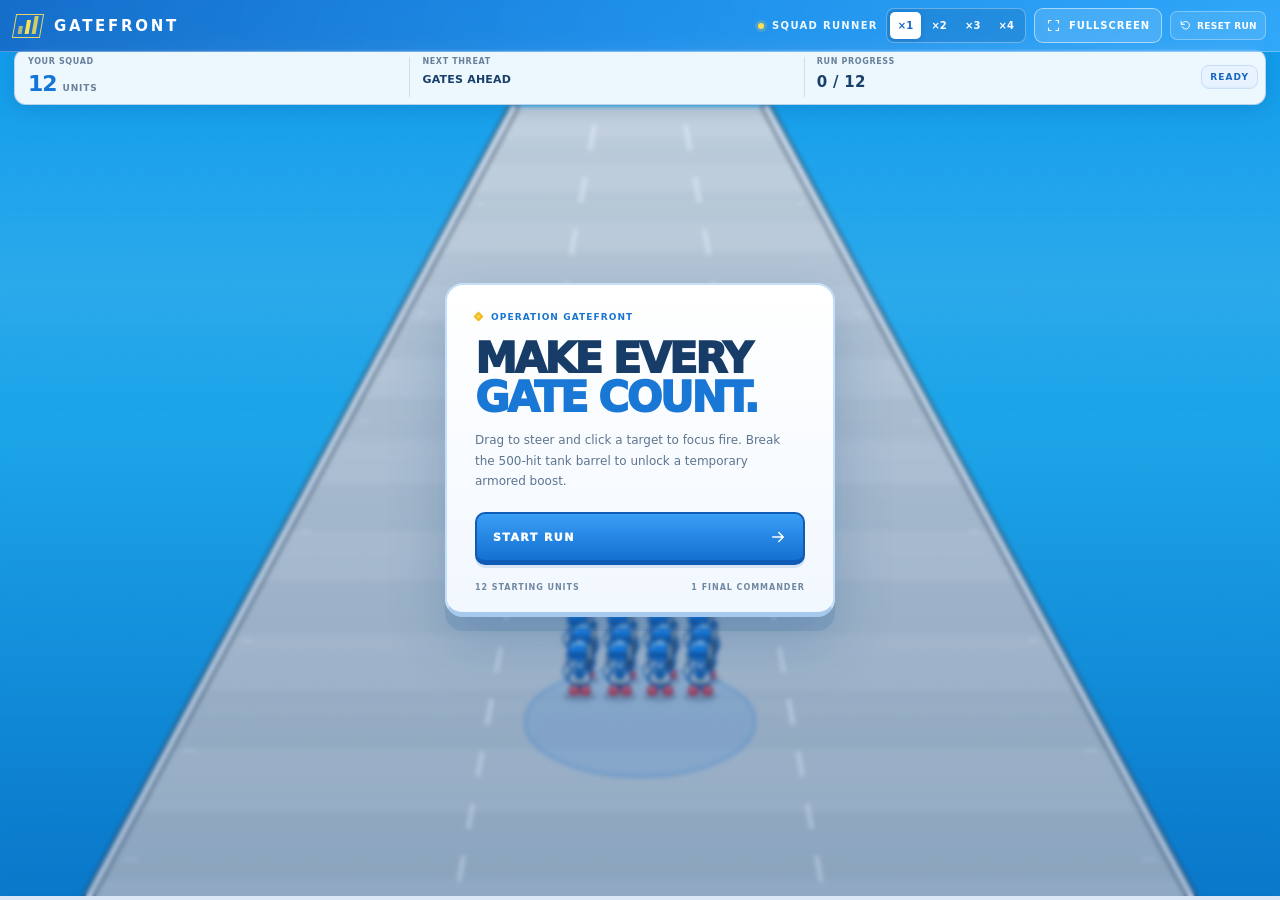
==== projects/soldier-gate-runner-by-gpt/index.html @ ebe624d3 "ui: add x4 speed and target-selection instructions" ====
<!doctype html>
<html lang="en">
<head>
  <meta charset="utf-8">
  <meta name="viewport" content="width=device-width, initial-scale=1, viewport-fit=cover">
  <meta name="theme-color" content="#1768c5">
  <meta name="description" content="Gatefront — a one-run squad game. Build your squad, pick your gates, and break through enemy lines.">
  <title>Gatefront — One Run. Build Your Squad.</title>
  <link rel="stylesheet" href="styles.css">
  <script src="game.js" defer></script>
</head>
<body>
  <main class="app-shell">
    <header class="topbar">
      <a class="brand" href="./" aria-label="Gatefront home">
        <span class="brand-mark" aria-hidden="true"><i></i><i></i><i></i></span>
        <span class="brand-word">GATEFRONT</span>
      </a>
      <div class="topbar-right">
        <span class="build-tag"><span class="status-dot"></span> SQUAD RUNNER</span>
        <div class="speed-controls" role="group" aria-label="Game speed">
          <button class="speed-button" type="button" data-speed="1" aria-label="Set game speed to ×1" aria-pressed="true">×1</button>
          <button class="speed-button" type="button" data-speed="2" aria-label="Set game speed to ×2" aria-pressed="false">×2</button>
          <button class="speed-button" type="button" data-speed="3" aria-label="Set game speed to ×3" aria-pressed="false">×3</button>
          <button class="speed-button" type="button" data-speed="4" aria-label="Set game speed to ×4" aria-pressed="false">×4</button>
        </div>
        <button class="quiet-button" id="fullscreenButton" type="button" aria-label="Enter fullscreen">
          <svg viewBox="0 0 24 24" aria-hidden="true"><path d="M8 4H4v4M16 4h4v4M4 16v4h4M20 16v4h-4"/></svg><span>FULLSCREEN</span>
        </button>
        <button class="reset-button top-reset-button" id="resetButton" type="button" aria-label="RESET RUN" title="Reset run">
          <svg viewBox="0 0 24 24" aria-hidden="true"><path d="M4 4v6h6M5.6 14a7 7 0 1 0 .2-5.2L4 10"/></svg><span>RESET RUN</span>
        </button>
      </div>
    </header>

    <section class="intro">
      <div>
        <p class="eyebrow">FIELD OPERATION <span>01 / 01</span></p>
        <h1>ONE RUN.<br><span>BUILD YOUR SQUAD.</span></h1>
      </div>
      <p class="intro-copy">Choose the better gate. Grow your force.<br class="desktop-break"> Break through the line and take down the commander.</p>
    </section>

    <section class="game-layout" aria-label="Gatefront game">
      <div class="game-column">
        <div class="hud">
          <div class="hud-stat squad-stat">
            <span class="hud-label">YOUR SQUAD</span>
            <span class="hud-value"><strong id="soldierCount">12</strong><small>UNITS</small></span>
          </div>
          <div class="hud-stat">
            <span class="hud-label">NEXT THREAT</span>
            <span class="hud-value" id="enemyCount">GATES AHEAD</span>
          </div>
          <div class="hud-stat progress-stat">
            <span class="hud-label">RUN PROGRESS</span>
            <span class="hud-value" id="progressCount">0 / 13</span>
          </div>
          <span class="status-pill" id="statusPill">READY</span>
        </div>

        <div class="game-frame" id="gameFrame">
          <canvas id="gameCanvas" width="960" height="560" aria-label="Game field. Drag left and right to steer through gates and fight approaching enemies." aria-describedby="controlHelp"></canvas>

          <div class="game-overlay" id="startOverlay">
            <div class="overlay-card">
              <div class="overlay-kicker"><span class="signal-icon"></span> OPERATION GATEFRONT</div>
              <h2>MAKE EVERY<br><em>GATE COUNT.</em></h2>
              <p>Drag to steer and click a target to focus fire. Break the 500-hit tank barrel to unlock a temporary armored boost.</p>
              <button class="primary-button" id="startButton" type="button">START RUN
                <svg viewBox="0 0 24 24" aria-hidden="true"><path d="M5 12h13M13 6l6 6-6 6"/></svg>
              </button>
              <div class="overlay-foot"><span>12 STARTING UNITS</span><span>1 FINAL COMMANDER</span></div>
            </div>
          </div>

          <div class="game-overlay" id="endOverlay" hidden>
            <div class="overlay-card end-card">
              <div class="overlay-kicker" id="endKicker">OPERATION COMPLETE</div>
              <h2 id="endTitle">LINE<br><em>BROKEN.</em></h2>
              <p id="endCopy">The commander has been defeated.</p>
              <div class="result-stat"><span>UNITS REMAINING</span><strong id="endSoldierCount">0</strong></div>
              <button class="primary-button" id="playAgainButton" type="button">RUN IT AGAIN
                <svg viewBox="0 0 24 24" aria-hidden="true"><path d="M20 7v5h-5M4 17v-5h5M6.5 9A6.5 6.5 0 0 1 17 6l3 6M4 12l3 6a6.5 6.5 0 0 0 10.5-3"/></svg>
              </button>
            </div>
          </div>
        </div>

        <p class="visually-hidden run-message" id="gameMessage" aria-live="polite">Choose your route. The squad is waiting.</p>
        <div class="progress-track" aria-label="Run progress"><div class="progress-fill" id="progressFill"></div></div>
      </div>

      <aside class="briefing-panel">
        <div class="panel-head"><span class="eyebrow">MISSION BRIEF</span><span class="mission-code">GF-001</span></div>
        <h2>KEEP MOVING.<br><span>KEEP GROWING.</span></h2>
        <p class="briefing-copy">The path is the strategy. Build a bigger squad before each clash, then let your firepower do the work.</p>

        <div class="gate-key">
          <div class="key-row"><span class="gate-symbol plus">+</span><span><strong>REINFORCE</strong><small>Add units to your squad.</small></span></div>
          <div class="key-row"><span class="gate-symbol multiply">×</span><span><strong>MULTIPLY</strong><small>Scale your current force.</small></span></div>
          <div class="key-row"><span class="gate-symbol percent">%</span><span><strong>BOOST</strong><small>Grow by a percentage.</small></span></div>
          <div class="key-row"><span class="gate-symbol danger">−</span><span><strong>AVOID LOSSES</strong><small>Not every gate is a good one.</small></span></div>
        </div>

        <div class="briefing-divider"></div>
        <div class="objective-block">
          <span class="objective-icon" aria-hidden="true"><svg viewBox="0 0 24 24"><path d="M12 3 20 7v5c0 4.5-3 7.5-8 9-5-1.5-8-4.5-8-9V7l8-4Z"/><path d="m8.5 12 2.2 2.2 4.8-5"/></svg></span>
          <div><strong>PRIMARY OBJECTIVE</strong><p>Clear the waves and defeat the final commander.</p></div>
        </div>

        <div class="control-card" id="controlHelp">
          <span class="control-title">CONTROLS</span>
          <div class="control-line"><span class="control-key">DRAG</span><span>Steer your squad left / right</span></div>
          <div class="control-line"><span class="key-pair"><kbd>←</kbd><kbd>→</kbd></span><span>Or use your keyboard</span></div>
          <p class="auto-fire-note"><span class="tiny-check">✓</span> Auto-fire is always on</p>
        </div>
      </aside>
    </section>

    <footer class="page-footer">
      <span>GATEFRONT <span class="footer-divider">/</span> SINGLE-ROUND FIELD TEST</span>
      <span>ORIGINAL WEB GAME <span class="footer-divider">·</span> NO ACCOUNT REQUIRED</span>
    </footer>
  </main>
</body>
</html>
---- projects/soldier-gate-runner-by-gpt/styles.css ----
:root {
  color-scheme: dark;
  --bg: #07101a; --panel: #0d1a29; --line: rgba(168,199,224,.14);
  --muted: #8496a8; --text: #eef6fb; --lime: #d6fa68; --cyan: #63e5e5; --red: #ff777f;
  font-family: Inter, ui-sans-serif, system-ui, -apple-system, BlinkMacSystemFont, "Segoe UI", sans-serif;
}
* { box-sizing: border-box; }
html { min-width: 320px; background: var(--bg); }
body { margin: 0; min-height: 100vh; color: var(--text); background: radial-gradient(ellipse at 50% -20%, rgba(48,102,133,.25), transparent 52%), linear-gradient(180deg,#091522 0%,#07101a 55%,#070d15 100%); }
button { font: inherit; }
button:focus-visible { outline: 2px solid var(--lime); outline-offset: 3px; }
.app-shell { width: min(1320px,100%); margin: 0 auto; padding: 24px 34px 18px; }
.topbar { display:flex; align-items:center; justify-content:space-between; gap:18px; padding-bottom:20px; border-bottom:1px solid var(--line); }
.brand { display:inline-flex; align-items:center; gap:12px; color:var(--text); text-decoration:none; }
.brand-mark { display:inline-flex; align-items:end; gap:3px; height:24px; padding:3px 4px; border:1px solid rgba(214,250,104,.55); transform:skew(-10deg); }
.brand-mark i { display:block; width:4px; background:var(--lime); }
.brand-mark i:nth-child(1) { height:8px; opacity:.68; } .brand-mark i:nth-child(2) { height:14px; } .brand-mark i:nth-child(3) { height:18px; opacity:.82; }
.brand-word { font-size:15px; font-weight:900; letter-spacing:.18em; }
.topbar-right { display:flex; align-items:center; gap:18px; }
.build-tag { display:inline-flex; align-items:center; gap:8px; color:#9aacbd; font-size:10px; font-weight:800; letter-spacing:.13em; white-space:nowrap; }
.status-dot { width:6px; height:6px; border-radius:50%; background:var(--lime); box-shadow:0 0 10px rgba(214,250,104,.72); }
.quiet-button,.reset-button { display:inline-flex; align-items:center; justify-content:center; gap:8px; border:1px solid var(--line); background:rgba(255,255,255,.025); color:#a9bdce; cursor:pointer; font-size:10px; font-weight:800; letter-spacing:.09em; transition:border-color .18s ease,color .18s ease,background .18s ease; }
.quiet-button { padding:9px 11px; border-radius:7px; }
.quiet-button svg,.reset-button svg { width:15px; height:15px; fill:none; stroke:currentColor; stroke-width:1.8; stroke-linecap:round; stroke-linejoin:round; }
.quiet-button:hover,.reset-button:hover { color:var(--lime); border-color:rgba(214,250,104,.45); background:rgba(214,250,104,.05); }
.intro { display:flex; align-items:end; justify-content:space-between; gap:22px; padding:30px 0 24px; }
.eyebrow { margin:0 0 12px; color:#8fa4b8; font-size:10px; font-weight:800; letter-spacing:.17em; }
.eyebrow span { margin-left:10px; color:var(--lime); }
.intro h1 { margin:0; font-size:clamp(28px,4vw,44px); line-height:.99; font-weight:900; letter-spacing:-.055em; }
.intro h1 span { color:var(--lime); }
.intro-copy { margin:0 0 3px; color:#9badbd; font-size:13px; line-height:1.7; }
.game-layout { display:grid; grid-template-columns:minmax(0,1fr) 278px; gap:16px; align-items:stretch; }
.game-column { min-width:0; padding:11px; border:1px solid rgba(167,194,218,.15); border-radius:13px; background:linear-gradient(145deg,rgba(20,39,58,.96),rgba(9,21,34,.98)); box-shadow:0 20px 70px rgba(0,0,0,.24); }
.hud { display:flex; align-items:center; gap:0; min-height:67px; padding:0 8px 9px; }
.hud-stat { display:flex; flex:1; min-width:0; flex-direction:column; gap:7px; padding:0 15px; border-right:1px solid var(--line); }
.hud-stat:first-child { padding-left:6px; } .progress-stat { border-right:0; }
.hud-label { color:#7e94a8; font-size:9px; font-weight:800; letter-spacing:.13em; white-space:nowrap; }
.hud-value { display:flex; align-items:baseline; gap:6px; min-height:24px; color:#e8f1f8; font-size:13px; font-weight:800; letter-spacing:.02em; white-space:nowrap; }
.hud-value strong { color:var(--lime); font-size:24px; line-height:1; letter-spacing:-.05em; }
.hud-value small { color:#8ca1b4; font-size:9px; letter-spacing:.1em; }
.progress-stat .hud-value { font-size:15px; }
.status-pill { padding:7px 9px; border:1px solid rgba(214,250,104,.27); border-radius:5px; color:var(--lime); background:rgba(214,250,104,.06); font-size:9px; font-weight:900; letter-spacing:.12em; white-space:nowrap; }
.status-pill.status-live { color:var(--cyan); border-color:rgba(99,229,229,.26); background:rgba(99,229,229,.06); }
.status-pill.status-win { color:var(--lime); } .status-pill.status-loss { color:var(--red); border-color:rgba(255,119,127,.28); background:rgba(255,119,127,.06); }
.game-frame { position:relative; overflow:hidden; border:1px solid rgba(116,200,227,.26); border-radius:8px; background:#0b1826; isolation:isolate; }
#gameCanvas { display:block; width:100%; height:auto; aspect-ratio:12/7; touch-action:none; user-select:none; }
.game-overlay { position:absolute; z-index:2; inset:0; display:grid; place-items:center; padding:18px; background:linear-gradient(115deg,rgba(5,13,22,.68),rgba(5,14,22,.4) 60%,rgba(5,13,22,.72)); backdrop-filter:blur(3px); }
.game-overlay[hidden] { display:none; }
.overlay-card { width:min(390px,100%); padding:27px 28px 20px; border:1px solid rgba(190,216,236,.21); border-radius:10px; background:linear-gradient(145deg,rgba(13,30,46,.96),rgba(7,19,31,.97)); box-shadow:0 18px 65px rgba(0,0,0,.42); }
.overlay-kicker { display:flex; align-items:center; gap:9px; color:var(--lime); font-size:9px; font-weight:900; letter-spacing:.16em; }
.signal-icon { width:7px; height:7px; border:2px solid var(--lime); transform:rotate(45deg); box-shadow:0 0 14px rgba(214,250,104,.42); }
.overlay-card h2 { margin:17px 0 12px; font-size:clamp(30px,4.2vw,42px); line-height:.95; font-weight:950; letter-spacing:-.06em; }
.overlay-card h2 em { color:var(--lime); font-style:normal; }
.overlay-card p { margin:0; max-width:320px; color:#a5b7c7; font-size:12px; line-height:1.7; }
.primary-button { display:flex; align-items:center; justify-content:space-between; gap:18px; width:100%; margin-top:21px; padding:14px 16px; border:0; border-radius:5px; color:#101a15; background:var(--lime); box-shadow:0 6px 28px rgba(214,250,104,.14); cursor:pointer; font-size:11px; font-weight:950; letter-spacing:.13em; transition:transform .15s ease,background .15s ease,box-shadow .15s ease; }
.primary-button:hover { transform:translateY(-1px); background:#e3ff8b; box-shadow:0 9px 32px rgba(214,250,104,.24); }
.primary-button:active { transform:translateY(0); } .primary-button svg { width:18px; height:18px; fill:none; stroke:currentColor; stroke-width:2; stroke-linecap:round; stroke-linejoin:round; }
.overlay-foot { display:flex; justify-content:space-between; gap:8px; margin-top:18px; color:#647d91; font-size:8px; font-weight:900; letter-spacing:.12em; }
.end-card .result-stat { display:flex; align-items:center; justify-content:space-between; margin-top:18px; padding:10px 0; border-top:1px solid var(--line); border-bottom:1px solid var(--line); }
.result-stat span { color:#8fa3b5; font-size:9px; font-weight:800; letter-spacing:.12em; } .result-stat strong { color:var(--lime); font-size:24px; }
.run-footer { display:flex; align-items:center; justify-content:space-between; gap:12px; min-height:44px; padding:5px 5px 0; }
.run-message { display:flex; align-items:center; min-width:0; gap:9px; color:#a7b9c8; font-size:10px; line-height:1.5; }
#gameMessage { overflow:hidden; text-overflow:ellipsis; white-space:nowrap; }
.message-pulse { flex:0 0 auto; width:6px; height:6px; border-radius:50%; background:var(--cyan); box-shadow:0 0 12px rgba(99,229,229,.6); }
.reset-button { flex:0 0 auto; padding:7px 9px; border-radius:5px; font-size:9px; }
.progress-track { height:3px; overflow:hidden; margin:0 5px 2px; border-radius:5px; background:rgba(131,163,188,.13); }
.progress-fill { width:0%; height:100%; background:linear-gradient(90deg,var(--cyan),var(--lime)); box-shadow:0 0 12px rgba(99,229,229,.5); transition:width .25s ease; }
.briefing-panel { display:flex; flex-direction:column; padding:20px 19px 15px; border:1px solid var(--line); border-radius:13px; background:linear-gradient(165deg,rgba(15,31,47,.98),rgba(10,21,33,.98)); }
.panel-head { display:flex; align-items:center; justify-content:space-between; gap:8px; } .panel-head .eyebrow { margin:0; font-size:9px; }
.mission-code { padding:5px 6px; border:1px solid rgba(99,229,229,.18); border-radius:4px; color:var(--cyan); font-size:8px; font-weight:900; letter-spacing:.12em; }
.briefing-panel h2 { margin:24px 0 10px; font-size:24px; line-height:1.04; letter-spacing:-.05em; } .briefing-panel h2 span { color:var(--lime); }
.briefing-copy { margin:0; color:#8fa4b7; font-size:11px; line-height:1.75; }
.gate-key { display:grid; gap:15px; margin-top:24px; }
.key-row { display:flex; align-items:center; gap:12px; }
.gate-symbol { display:grid; flex:0 0 35px; place-items:center; width:35px; height:35px; border:1px solid rgba(214,250,104,.24); border-radius:6px; color:var(--lime); background:rgba(214,250,104,.055); font-size:21px; font-weight:850; }
.gate-symbol.multiply { color:var(--cyan); border-color:rgba(99,229,229,.24); background:rgba(99,229,229,.055); }
.gate-symbol.percent { color:#b0a0ff; border-color:rgba(176,160,255,.25); background:rgba(176,160,255,.06); font-size:17px; }
.gate-symbol.danger { color:var(--red); border-color:rgba(255,119,127,.2); background:rgba(255,119,127,.05); }
.key-row strong,.key-row small { display:block; } .key-row strong { margin-bottom:4px; font-size:9px; font-weight:900; letter-spacing:.12em; }
.key-row small { color:#8297a9; font-size:10px; line-height:1.35; }
.briefing-divider { height:1px; margin:22px 0 17px; background:var(--line); }
.objective-block { display:flex; gap:10px; align-items:flex-start; }
.objective-icon { display:grid; flex:0 0 27px; place-items:center; width:27px; height:27px; border:1px solid rgba(99,229,229,.23); border-radius:6px; color:var(--cyan); background:rgba(99,229,229,.05); }
.objective-icon svg { width:17px; height:17px; fill:none; stroke:currentColor; stroke-width:1.6; stroke-linecap:round; stroke-linejoin:round; }
.objective-block strong { display:block; margin:2px 0 5px; font-size:8px; letter-spacing:.12em; }
.objective-block p { margin:0; color:#8fa4b7; font-size:10px; line-height:1.5; }
.control-card { margin-top:auto; padding:14px 12px 11px; border:1px solid rgba(146,177,201,.13); border-radius:8px; background:rgba(2,10,18,.28); }
.control-title { display:block; margin-bottom:12px; color:#8499ac; font-size:8px; font-weight:900; letter-spacing:.15em; }
.control-line { display:flex; align-items:center; gap:9px; margin:10px 0; color:#aab9c7; font-size:9px; line-height:1.35; }
.control-key,kbd { display:inline-grid; place-items:center; min-width:37px; height:22px; padding:0 5px; border:1px solid rgba(155,184,208,.2); border-radius:4px; color:#e7eff6; background:rgba(255,255,255,.035); font-family:inherit; font-size:8px; font-weight:900; letter-spacing:.04em; }
.key-pair { display:inline-flex; gap:3px; min-width:37px; } kbd { min-width:19px; height:21px; font-size:12px; }
.auto-fire-note { display:flex; align-items:center; gap:7px; margin:12px 0 0; padding-top:10px; border-top:1px solid var(--line); color:#8fa4b7; font-size:9px; }
.tiny-check { display:inline-grid; place-items:center; width:15px; height:15px; border-radius:50%; color:#101a15; background:var(--lime); font-size:10px; font-weight:900; }
.page-footer { display:flex; justify-content:space-between; gap:12px; margin-top:18px; color:#60778b; font-size:8px; font-weight:800; letter-spacing:.12em; }
.footer-divider { padding:0 5px; color:#364c60; }
.game-frame:fullscreen { display:grid; place-items:center; border:0; border-radius:0; background:#07101a; }
.game-frame:fullscreen #gameCanvas { width:100%; height:100%; object-fit:contain; }

@media (min-width:1500px) { .app-shell { padding-top:30px; } .game-layout { grid-template-columns:minmax(0,1fr) 300px; } }
@media (max-width:1050px) { .app-shell { padding-right:22px; padding-left:22px; } .game-layout { grid-template-columns:minmax(0,1fr) 250px; gap:12px; } .briefing-panel { padding:17px 14px 13px; } .hud-stat { padding-right:9px; padding-left:9px; } .hud-value { font-size:11px; } }
@media (max-width:790px) {
  .app-shell { padding:16px 14px 14px; } .topbar { padding-bottom:14px; } .topbar-right { gap:9px; }
  .build-tag { font-size:8px; letter-spacing:.08em; } .quiet-button { padding:8px; } .quiet-button span { display:none; }
  .intro { align-items:start; flex-direction:column; gap:12px; padding:22px 0 17px; } .intro h1 { font-size:clamp(30px,7vw,40px); }
  .intro-copy { font-size:11px; } .desktop-break { display:none; } .game-layout { grid-template-columns:minmax(0,1fr); }
  .game-column { padding:7px; } .hud { min-height:60px; padding-bottom:7px; } .hud-stat { gap:6px; padding:0 8px; }
  .hud-label { font-size:7px; letter-spacing:.08em; } .hud-value { font-size:10px; } .hud-value strong { font-size:21px; } .hud-value small { font-size:7px; }
  .status-pill { padding:6px 7px; font-size:7px; letter-spacing:.08em; } .game-overlay { padding:11px; }
  .overlay-card { width:min(330px,100%); padding:18px 18px 14px; } .overlay-card h2 { margin-top:12px; font-size:clamp(27px,8vw,35px); }
  .overlay-card p { font-size:10px; } .primary-button { margin-top:14px; padding:11px 12px; font-size:10px; } .overlay-foot { margin-top:12px; font-size:7px; }
  .run-footer { min-height:40px; gap:6px; } .run-message { gap:6px; font-size:9px; } .reset-button { padding:6px 7px; font-size:8px; } .reset-button svg { width:13px; height:13px; }
  .briefing-panel { padding:18px 17px; } .briefing-panel h2 { margin-top:18px; font-size:22px; }
  .gate-key { grid-template-columns:repeat(2,minmax(0,1fr)); gap:13px 10px; margin-top:19px; } .key-row { gap:8px; }
  .gate-symbol { flex-basis:31px; width:31px; height:31px; } .key-row strong { font-size:8px; } .key-row small { font-size:9px; }
  .briefing-divider { margin:18px 0 14px; } .control-card { margin-top:18px; }
  .page-footer { flex-direction:column; gap:7px; font-size:7px; }
}
@media (max-width:380px) { .brand-word { font-size:13px; letter-spacing:.13em; } .build-tag { font-size:7px; } .hud-stat { padding:0 5px; } .hud-label { font-size:6px; } .hud-value strong { font-size:19px; } .status-pill { padding:5px; } .run-message { font-size:8px; } .reset-button { gap:4px; font-size:7px; } }
@media (prefers-reduced-motion:reduce) { *,*::before,*::after { scroll-behavior:auto !important; animation-duration:.01ms !important; animation-iteration-count:1 !important; transition-duration:.01ms !important; } }


/* Immersive viewport layout: keep the document fixed while the playfield uses the available space. */
html, body {
  width: 100%;
  height: 100%;
  min-height: 0;
  overflow: hidden;
  overscroll-behavior: none;
}
.app-shell {
  width: 100%;
  max-width: none;
  height: 100vh;
  height: 100dvh;
  min-height: 0;
  margin: 0;
  padding: 10px clamp(10px, 1.8vw, 26px);
  display: flex;
  flex-direction: column;
  gap: 8px;
  overflow: hidden;
}
.topbar {
  flex: 0 0 auto;
  min-height: 40px;
  padding-bottom: 8px;
}
.intro, .briefing-panel, .page-footer { display: none !important; }
.game-layout {
  display: flex;
  flex: 1 1 auto;
  min-height: 0;
  grid-template-columns: none;
  gap: 0;
  overflow: hidden;
}
.game-column {
  flex: 1 1 auto;
  width: 100%;
  min-width: 0;
  min-height: 0;
  display: flex;
  flex-direction: column;
  padding: 8px;
  overflow: hidden;
}
.hud {
  flex: 0 0 auto;
  min-height: 54px;
  padding: 0 6px 6px;
}
.game-frame {
  flex: 1 1 auto;
  min-height: 0;
  width: 100%;
  display: grid;
  place-items: center;
}
#gameCanvas {
  display: block;
  width: min(100%, calc((100dvh - 122px) * 12 / 7));
  height: auto;
  max-width: 100%;
  max-height: 100%;
  aspect-ratio: 12 / 7;
}
.game-overlay {
  overflow: auto;
  overscroll-behavior: contain;
}
.overlay-card {
  max-height: 100%;
  overflow-y: auto;
  overscroll-behavior: contain;
}
.run-footer {
  flex: 0 0 35px;
  min-height: 35px;
  padding-top: 3px;
}
.progress-track { flex: 0 0 3px; margin-bottom: 0; }

.game-frame:fullscreen {
  width: 100vw;
  height: 100vh;
  height: 100dvh;
  min-height: 0;
  padding: 0;
}
.game-frame:fullscreen #gameCanvas {
  width: min(100vw, calc(100dvh * 12 / 7));
  height: auto;
  max-width: 100%;
  max-height: 100%;
  aspect-ratio: 12 / 7;
  object-fit: contain;
}

@media (max-width: 790px) {
  .app-shell {
    padding: 7px 7px max(7px, env(safe-area-inset-bottom));
    gap: 5px;
  }
  .topbar { min-height: 34px; padding-bottom: 6px; }
  .brand { gap: 8px; }
  .brand-word { font-size: 12px; }
  .topbar-right { gap: 5px; }
  .build-tag { display: none; }
  .quiet-button { padding: 6px; }
  .game-column { padding: 5px; }
  .hud { min-height: 45px; padding: 0 2px 4px; }
  .hud-stat { gap: 4px; padding: 0 5px; }
  .hud-label { font-size: 6px; letter-spacing: .05em; }
  .hud-value { gap: 3px; font-size: 9px; }
  .hud-value strong { font-size: 18px; }
  .hud-value small { font-size: 7px; }
  .progress-stat .hud-value { font-size: 11px; }
  .status-pill { padding: 5px 6px; font-size: 7px; }
  .run-footer { flex-basis: 30px; min-height: 30px; }
  .run-message { gap: 5px; font-size: 9px; }
  .reset-button { padding: 5px 6px; font-size: 8px; }
  #gameCanvas { width: min(100%, calc((100dvh - 100px) * 12 / 7)); }
}


/* Bright blue-and-red arcade presentation for the toy-soldier runner. */
:root {
  color-scheme: light;
  --bg: #eaf4ff;
  --panel: #ffffff;
  --line: rgba(27, 83, 145, .18);
  --muted: #6b8099;
  --text: #17375d;
  --lime: #ffd34d;
  --cyan: #1986ee;
  --red: #e83a48;
  --purple: #399cf3;
}
html, body {
  background: #eaf4ff;
}
body {
  color: var(--text);
  background:
    radial-gradient(ellipse at 50% 0%, rgba(94,184,255,.22), transparent 45%),
    linear-gradient(180deg,#eaf6ff 0%,#f6fbff 60%,#e4f1ff 100%);
}
button:focus-visible { outline-color: #ffbe27; }
.app-shell { color: var(--text); }
.topbar {
  background: linear-gradient(105deg,#1768c5 0%,#258de9 60%,#42adff 100%);
  border: 1px solid rgba(10,72,142,.22);
  border-bottom: 4px solid #0e58b0;
  border-radius: 12px;
  padding: 8px 14px;
  box-shadow: 0 5px 0 rgba(16,82,153,.08);
}
.brand { color: #fff; }
.brand-mark { border-color: rgba(255,224,92,.9); }
.brand-mark i { background: #ffdf52; }
.build-tag { color: rgba(255,255,255,.93); }
.status-dot { background: #ffdf52; box-shadow: 0 0 0 3px rgba(255,223,82,.18); }
.quiet-button {
  color: #fff;
  border-color: rgba(255,255,255,.52);
  background: rgba(255,255,255,.13);
  border-radius: 9px;
  font-size: 10px;
}
.quiet-button:hover {
  color: #fff;
  border-color: #fff;
  background: rgba(255,255,255,.24);
}
.game-column {
  border: 2px solid #c8def5;
  border-radius: 16px;
  background: linear-gradient(180deg,#fff 0%,#f2f8ff 100%);
  box-shadow: 0 10px 0 rgba(23,103,190,.07),0 20px 50px rgba(24,83,145,.13);
}
.hud { gap: 6px; }
.hud-stat {
  border-right-color: rgba(25,107,193,.17);
  padding-left: 13px;
  padding-right: 13px;
}
.hud-label { color: #68809a; }
.hud-value { color: #193f6a; }
.hud-value strong { color: #1475d8; }
.hud-value small { color: #68809a; }
.status-pill {
  border: 1px solid #c7def7;
  border-radius: 8px;
  color: #1569c2;
  background: #e8f3ff;
  box-shadow: inset 0 -2px 0 rgba(20,95,179,.04);
}
.status-pill.status-live {
  color: #135ea9;
  border-color: #8cc7ff;
  background: #dcedff;
}
.status-pill.status-win {
  color: #16844a;
  border-color: #a5e5c0;
  background: #e2f9eb;
}
.status-pill.status-loss {
  color: #b81f32;
  border-color: #ffc0c5;
  background: #fff0f1;
}
.game-frame {
  border: 2px solid #2a82dc;
  border-radius: 12px;
  background: #8fd4ff;
  box-shadow: inset 0 0 0 3px rgba(255,255,255,.45),0 4px 0 rgba(20,94,175,.13);
}
.game-overlay {
  background: linear-gradient(180deg,rgba(34,119,203,.12),rgba(16,80,155,.3));
  backdrop-filter: blur(2px);
}
.overlay-card {
  border: 2px solid #c5def9;
  border-bottom: 5px solid #a7c9ed;
  border-radius: 18px;
  background: linear-gradient(180deg,#fff 0%,#f2f8ff 100%);
  box-shadow: 0 14px 0 rgba(9,74,145,.12),0 24px 55px rgba(23,79,137,.25);
  color: #18385d;
}
.overlay-kicker {
  color: #1975d1;
  letter-spacing: .12em;
}
.signal-icon {
  border-color: #f2b927;
  background: #ffda50;
  box-shadow: none;
}
.overlay-card h2 { color: #173c67; }
.overlay-card h2 em { color: #1977d5; }
.overlay-card p { color: #5d7590; }
.primary-button {
  border: 2px solid #0f5bb5;
  border-bottom-width: 5px;
  border-radius: 10px;
  color: #fff;
  background: linear-gradient(180deg,#399ef5 0%,#1470d1 100%);
  box-shadow: 0 3px 0 rgba(10,64,132,.12);
}
.primary-button:hover {
  color: #fff;
  background: linear-gradient(180deg,#57b0ff 0%,#1979dc 100%);
  box-shadow: 0 4px 0 rgba(10,64,132,.13);
}
.primary-button:active { border-bottom-width: 2px; }
.overlay-foot { color: #7087a0; }
.end-card .result-stat {
  border-color: rgba(36,104,174,.18);
}
.result-stat span { color: #67809a; }
.result-stat strong { color: #176fcc; }
.run-footer { color: #426281; }
.run-message { color: #426281; }
.message-pulse { background: #f7be35; box-shadow: 0 0 0 3px rgba(247,190,53,.2); }
.reset-button {
  color: #1b68b9;
  border-color: #bfd7f2;
  background: #fff;
  border-radius: 8px;
}
.reset-button:hover {
  color: #104e90;
  border-color: #6cacec;
  background: #edf7ff;
}
.progress-track { background: #d9e7f6; }
.progress-fill {
  background: linear-gradient(90deg,#2188ee,#ffd34d);
  box-shadow: none;
}
@media (max-width:790px) {
  .topbar { padding: 7px 10px; border-radius: 10px; }
  .game-column { border-radius: 12px; }
  .hud-stat { padding-left: 5px; padding-right: 5px; }
}


/* Full-viewport playfield: the road and game world occupy the entire browser surface. */
html, body {
  width: 100%;
  height: 100%;
  min-height: 0;
  margin: 0;
  overflow: hidden;
  overscroll-behavior: none;
}
.app-shell {
  position: relative;
  width: 100%;
  max-width: none;
  height: 100vh;
  height: 100dvh;
  min-height: 0;
  margin: 0;
  padding: 0;
  display: block;
  overflow: hidden;
}
.intro, .briefing-panel, .page-footer { display: none !important; }
.game-layout {
  position: fixed;
  inset: 0;
  z-index: 0;
  display: block;
  min-height: 0;
  margin: 0;
  padding: 0;
  overflow: hidden;
}
.game-column {
  position: absolute;
  inset: 0;
  display: block;
  width: 100%;
  height: 100%;
  min-width: 0;
  min-height: 0;
  margin: 0;
  padding: 0;
  overflow: hidden;
  border: 0;
  border-radius: 0;
  background: transparent;
  box-shadow: none;
}
.game-frame {
  position: absolute;
  inset: 0;
  display: block;
  width: 100%;
  height: 100%;
  min-height: 0;
  overflow: hidden;
  border: 0;
  border-radius: 0;
  background: #8fd4ff;
  box-shadow: none;
  isolation: isolate;
}
#gameCanvas {
  position: absolute;
  inset: 0;
  display: block;
  width: 100%;
  height: 100%;
  max-width: none;
  max-height: none;
  aspect-ratio: auto;
  object-fit: fill;
  touch-action: none;
  user-select: none;
}
.topbar {
  position: fixed;
  z-index: 10;
  top: 0;
  left: 0;
  right: 0;
  min-height: 44px;
  margin: 0;
  padding: max(8px, env(safe-area-inset-top)) 14px 8px;
  border: 0;
  border-bottom: 1px solid rgba(255,255,255,.28);
  border-radius: 0;
  background: linear-gradient(105deg,rgba(23,104,197,.88),rgba(37,141,233,.78),rgba(66,173,255,.68));
  box-shadow: none;
  backdrop-filter: blur(8px);
}
.hud {
  position: fixed;
  z-index: 10;
  top: calc(49px + env(safe-area-inset-top));
  left: 14px;
  right: 14px;
  display: flex;
  gap: 3px;
  min-height: 56px;
  padding: 7px;
  border: 1px solid rgba(20,93,166,.24);
  border-radius: 12px;
  background: rgba(255,255,255,.92);
  box-shadow: 0 4px 20px rgba(0,38,85,.14);
  backdrop-filter: blur(8px);
}
.hud-stat {
  min-width: 0;
  padding-right: 9px;
  padding-left: 9px;
}
.hud-label { font-size: 8px; letter-spacing: .08em; }
.hud-value { font-size: 11px; }
.hud-value strong { font-size: 22px; }
.status-pill { padding: 6px 8px; }
.run-footer {
  position: fixed;
  z-index: 10;
  left: 12px;
  right: 12px;
  bottom: calc(8px + env(safe-area-inset-bottom));
  display: flex;
  min-height: 38px;
  padding: 7px 10px;
  border: 1px solid rgba(20,93,166,.2);
  border-radius: 10px;
  background: rgba(255,255,255,.9);
  box-shadow: 0 4px 20px rgba(0,38,85,.12);
  backdrop-filter: blur(8px);
}
.run-message { font-size: 10px; }
.progress-track {
  position: fixed;
  z-index: 10;
  left: 0;
  right: 0;
  bottom: 0;
  height: 4px;
  margin: 0;
  border-radius: 0;
}
.game-frame:fullscreen {
  position: fixed;
  inset: 0;
  display: block;
  width: 100vw;
  height: 100vh;
  height: 100dvh;
  min-height: 0;
  padding: 0;
  border: 0;
  border-radius: 0;
}
.game-frame:fullscreen #gameCanvas {
  position: absolute;
  inset: 0;
  width: 100vw;
  height: 100vh;
  height: 100dvh;
  max-width: none;
  max-height: none;
  aspect-ratio: auto;
  object-fit: fill;
}
@media (max-width: 790px) {
  .topbar {
    min-height: 39px;
    padding: max(6px, env(safe-area-inset-top)) 9px 6px;
  }
  .brand { gap: 7px; }
  .brand-word { font-size: 11px; letter-spacing: .12em; }
  .brand-mark { height: 20px; }
  .topbar-right { gap: 4px; }
  .build-tag { display: none; }
  .quiet-button { padding: 5px 6px; }
  .quiet-button span { display: none; }
  .hud {
    top: calc(42px + env(safe-area-inset-top));
    left: 5px;
    right: 5px;
    gap: 1px;
    min-height: 46px;
    padding: 5px 3px;
    border-radius: 9px;
  }
  .hud-stat { gap: 3px; padding: 0 4px; }
  .hud-label { font-size: 6px; letter-spacing: .025em; }
  .hud-value { gap: 2px; font-size: 8px; }
  .hud-value strong { font-size: 17px; }
  .hud-value small { font-size: 6px; }
  .progress-stat .hud-value { font-size: 10px; }
  .status-pill { padding: 4px 5px; font-size: 6px; letter-spacing: .03em; }
  .run-footer {
    left: 5px;
    right: 5px;
    bottom: calc(6px + env(safe-area-inset-bottom));
    min-height: 32px;
    padding: 5px 7px;
    border-radius: 8px;
  }
  .run-message { gap: 5px; font-size: 8px; }
  .reset-button { padding: 4px 5px; font-size: 7px; }
}


/* Compact top-edge controls keep the central road and squad unobstructed. */
.topbar { z-index: 20; }
.topbar-right { flex-shrink: 0; gap: 8px; }
.speed-controls {
  display: inline-flex;
  align-items: center;
  gap: 2px;
  padding: 3px;
  border: 1px solid rgba(255,255,255,.32);
  border-radius: 8px;
  background: rgba(13,66,130,.18);
}
.speed-button {
  min-width: 31px;
  min-height: 27px;
  padding: 5px 7px;
  border: 1px solid transparent;
  border-radius: 5px;
  background: transparent;
  color: #fff;
  cursor: pointer;
  font: inherit;
  font-size: 10px;
  font-weight: 900;
  line-height: 1;
  letter-spacing: .01em;
  transition: background .15s ease, color .15s ease, border-color .15s ease;
}
.speed-button:hover {
  border-color: rgba(255,255,255,.44);
  background: rgba(255,255,255,.13);
}
.speed-button[aria-pressed="true"] {
  border-color: rgba(255,255,255,.9);
  background: #fff;
  color: #1768c5;
  box-shadow: 0 1px 5px rgba(0,30,75,.18);
}
.topbar .top-reset-button {
  min-height: 29px;
  gap: 5px;
  padding: 5px 8px;
  border: 1px solid rgba(255,255,255,.32);
  border-radius: 7px;
  background: rgba(255,255,255,.1);
  color: #fff;
  font-size: 9px;
  letter-spacing: .04em;
}
.topbar .top-reset-button svg { width: 13px; height: 13px; }
.topbar .top-reset-button:hover {
  border-color: rgba(255,255,255,.65);
  background: rgba(255,255,255,.2);
  color: #fff;
}
.visually-hidden {
  position: absolute !important;
  width: 1px !important;
  height: 1px !important;
  padding: 0 !important;
  margin: -1px !important;
  overflow: hidden !important;
  clip: rect(0, 0, 0, 0) !important;
  white-space: nowrap !important;
  border: 0 !important;
}
@media (max-width: 790px) {
  .topbar-right { gap: 4px; }
  .speed-controls { gap: 1px; padding: 2px; }
  .speed-button {
    min-width: 25px;
    min-height: 25px;
    padding: 5px 4px;
    font-size: 8px;
  }
  .topbar .top-reset-button {
    min-height: 25px;
    gap: 3px;
    padding: 4px 5px;
  }
  .topbar .top-reset-button span { display: none; }
}
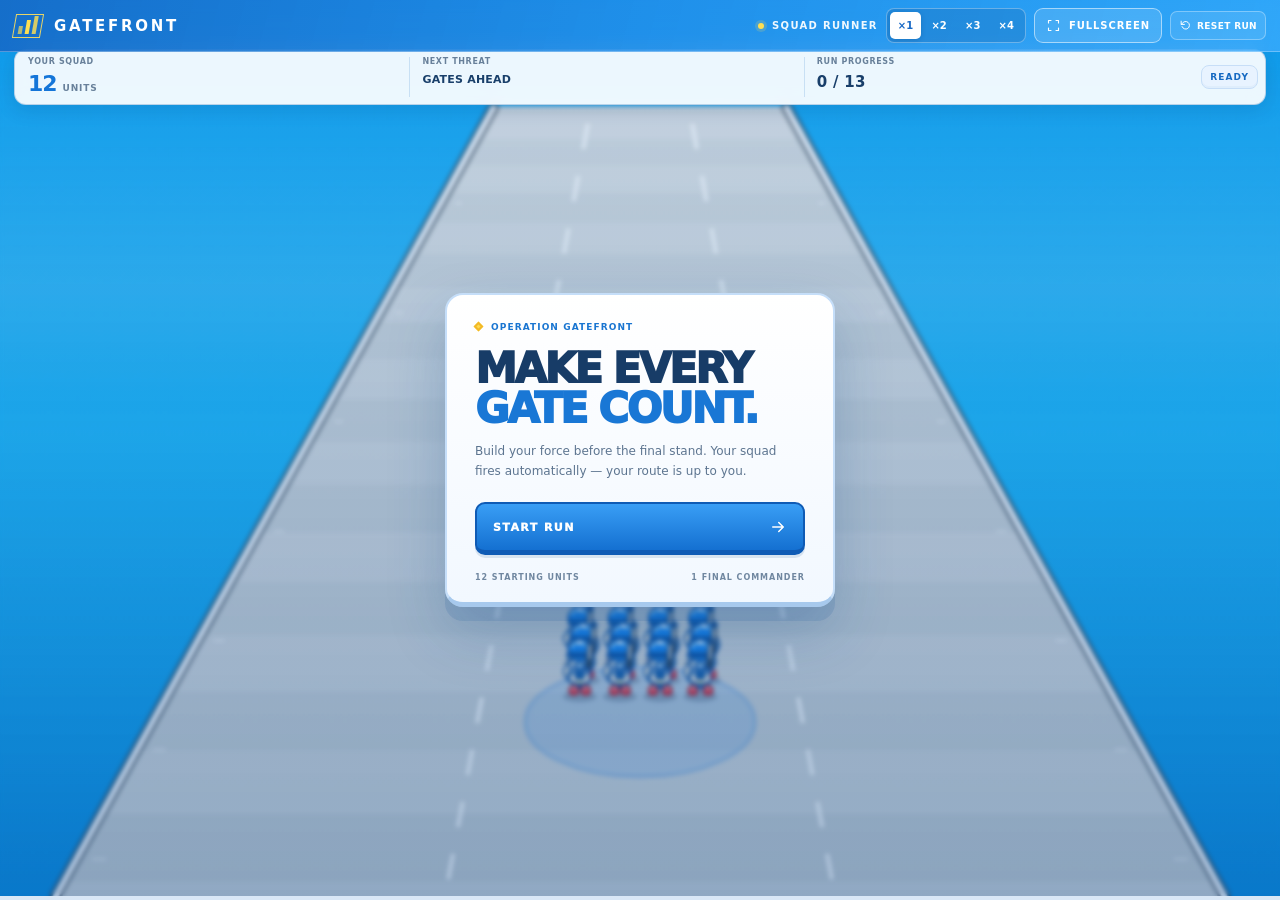
==== commit f76d5fbd: "gameplay: add ×4 speed option" ====
--- a/projects/soldier-gate-runner-by-gpt/index.html
+++ b/projects/soldier-gate-runner-by-gpt/index.html
@@ -54,7 +54,7 @@
           </div>
           <div class="hud-stat progress-stat">
             <span class="hud-label">RUN PROGRESS</span>
-            <span class="hud-value" id="progressCount">0 / 13</span>
+            <span class="hud-value" id="progressCount">0 / 12</span>
           </div>
           <span class="status-pill" id="statusPill">READY</span>
         </div>
@@ -66,7 +66,7 @@
             <div class="overlay-card">
               <div class="overlay-kicker"><span class="signal-icon"></span> OPERATION GATEFRONT</div>
               <h2>MAKE EVERY<br><em>GATE COUNT.</em></h2>
-              <p>Drag to steer and click a target to focus fire. Break the 500-hit tank barrel to unlock a temporary armored boost.</p>
+              <p>Build your force before the final stand. Your squad fires automatically — your route is up to you.</p>
               <button class="primary-button" id="startButton" type="button">START RUN
                 <svg viewBox="0 0 24 24" aria-hidden="true"><path d="M5 12h13M13 6l6 6-6 6"/></svg>
               </button>
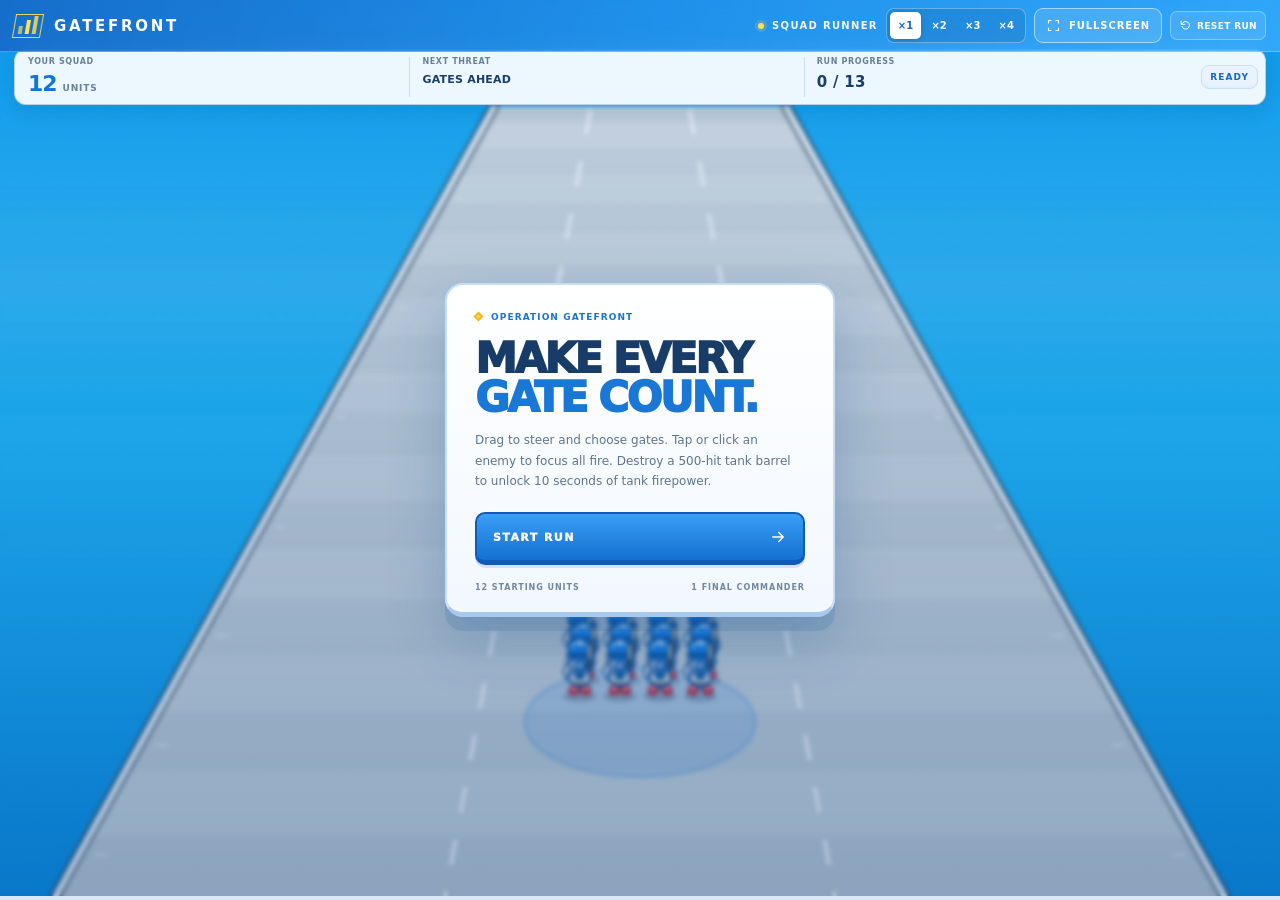
==== commit 7c29de80: "docs: explain target lock and tank barrel reward" ====
--- a/projects/soldier-gate-runner-by-gpt/index.html
+++ b/projects/soldier-gate-runner-by-gpt/index.html
@@ -66,7 +66,7 @@
             <div class="overlay-card">
               <div class="overlay-kicker"><span class="signal-icon"></span> OPERATION GATEFRONT</div>
               <h2>MAKE EVERY<br><em>GATE COUNT.</em></h2>
-              <p>Build your force before the final stand. Your squad fires automatically — your route is up to you.</p>
+              <p>Drag to steer and choose gates. Tap or click an enemy to focus all fire. Destroy a 500-hit tank barrel to unlock 10 seconds of tank firepower.</p>
               <button class="primary-button" id="startButton" type="button">START RUN
                 <svg viewBox="0 0 24 24" aria-hidden="true"><path d="M5 12h13M13 6l6 6-6 6"/></svg>
               </button>
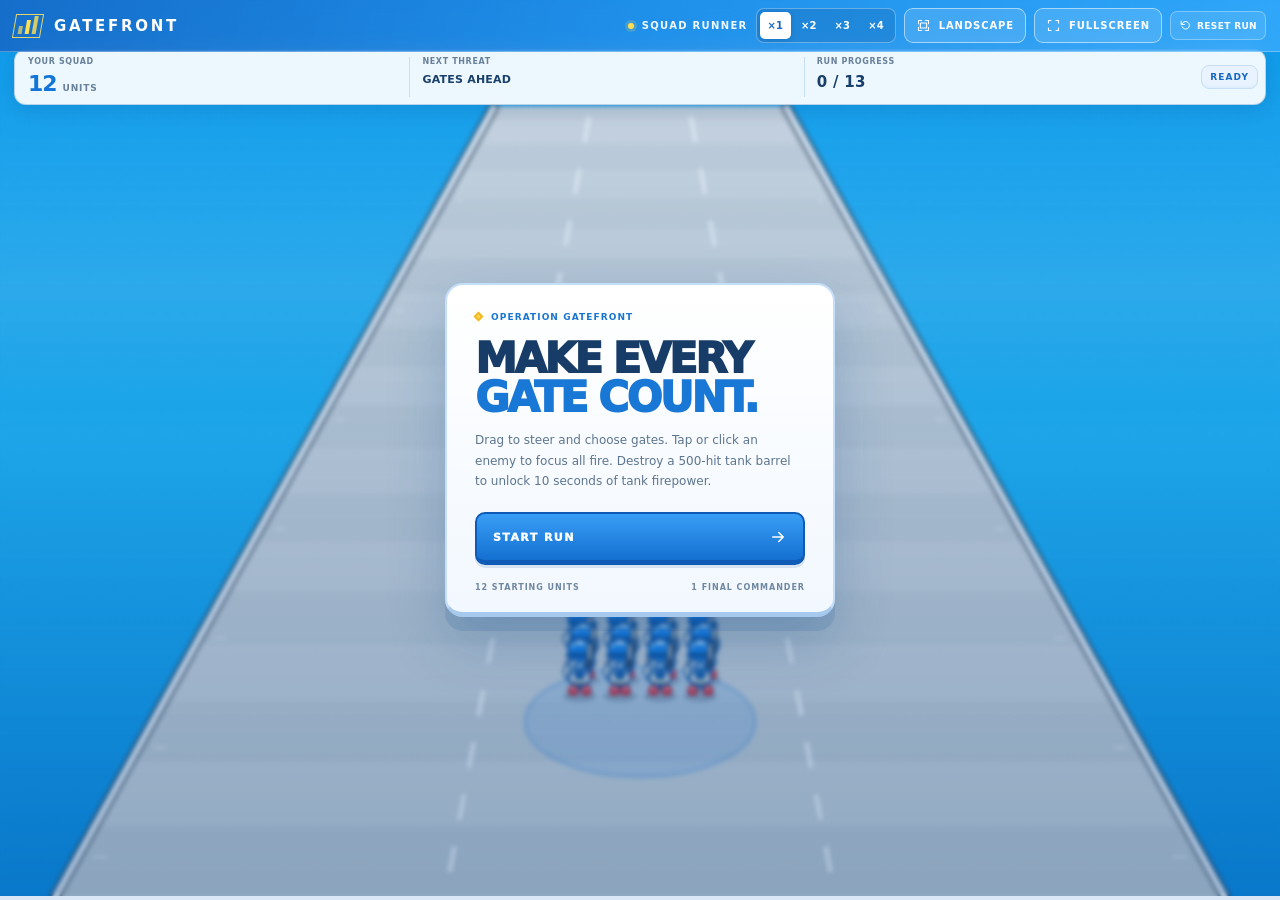
==== commit 93251f8e: "Fix early boss hits, enforce lane-only straight fire, add landscape mode" ====
--- a/projects/soldier-gate-runner-by-gpt/index.html
+++ b/projects/soldier-gate-runner-by-gpt/index.html
@@ -24,6 +24,9 @@
           <button class="speed-button" type="button" data-speed="3" aria-label="Set game speed to ×3" aria-pressed="false">×3</button>
           <button class="speed-button" type="button" data-speed="4" aria-label="Set game speed to ×4" aria-pressed="false">×4</button>
         </div>
+        <button class="quiet-button orientation-button" id="orientationButton" type="button" aria-label="Enable landscape play mode" aria-pressed="false" title="Landscape play mode">
+          <svg viewBox="0 0 24 24" aria-hidden="true"><path d="M4 9V4h5M15 4h5v5M20 15v5h-5M9 20H4v-5"/><rect x="7" y="8" width="10" height="8" rx="1"/></svg><span>LANDSCAPE</span>
+        </button>
         <button class="quiet-button" id="fullscreenButton" type="button" aria-label="Enter fullscreen">
           <svg viewBox="0 0 24 24" aria-hidden="true"><path d="M8 4H4v4M16 4h4v4M4 16v4h4M20 16v4h-4"/></svg><span>FULLSCREEN</span>
         </button>
--- a/projects/soldier-gate-runner-by-gpt/styles.css
+++ b/projects/soldier-gate-runner-by-gpt/styles.css
@@ -694,3 +694,37 @@
   }
   .topbar .top-reset-button span { display: none; }
 }
+
+
+/* Landscape play mode: fullscreen orientation locking is requested by the toolbar control. */
+.orientation-button[aria-pressed="true"] { color:#1768c5; border-color:rgba(23,104,197,.55); background:rgba(23,104,197,.08); }
+html.landscape-mode .app-shell { width:100vw; max-width:none; height:100vh; height:100dvh; padding:5px clamp(6px,1vw,16px); gap:4px; }
+html.landscape-mode .topbar { min-height:30px; padding-bottom:4px; }
+html.landscape-mode .game-layout { min-height:0; }
+html.landscape-mode .game-column { padding:5px; }
+html.landscape-mode .hud { min-height:39px; padding:0 4px 3px; }
+html.landscape-mode #gameCanvas { width:min(100%,calc((100dvh - 76px) * 12 / 7)); }
+html.landscape-mode .run-footer { flex-basis:24px; min-height:24px; }
+@media (orientation:landscape) and (max-height:560px) {
+  .app-shell { padding:4px 8px; gap:3px; }
+  .topbar { min-height:28px; padding-bottom:4px; }
+  .brand-mark { height:19px; } .brand-word { font-size:12px; }
+  .topbar-right { gap:5px; }
+  .quiet-button,.reset-button { padding:5px 6px; font-size:8px; }
+  .quiet-button svg,.reset-button svg { width:13px; height:13px; }
+  .speed-controls { gap:3px; } .speed-button { min-width:27px; padding:5px 6px; font-size:9px; }
+  .game-column { padding:4px; }
+  .hud { min-height:36px; padding:0 2px 3px; }
+  .hud-stat { padding:0 5px; gap:3px; } .hud-label { font-size:6px; }
+  .hud-value { font-size:9px; } .hud-value strong { font-size:17px; }
+  .status-pill { padding:4px 5px; font-size:7px; }
+  #gameCanvas { width:min(100%,calc((100dvh - 66px) * 12 / 7)); }
+  .run-footer { flex-basis:22px; min-height:22px; }
+  .game-overlay { padding:5px; }
+  .overlay-card { width:min(340px,100%); padding:10px 13px 8px; }
+  .overlay-card h2 { margin:8px 0; font-size:27px; }
+  .overlay-card p { font-size:9px; line-height:1.35; }
+  .primary-button { margin-top:9px; padding:8px 10px; }
+  .overlay-foot { margin-top:7px; }
+}
+@media (max-width:790px) { .orientation-button span { display:none; } .orientation-button { min-width:30px; } }
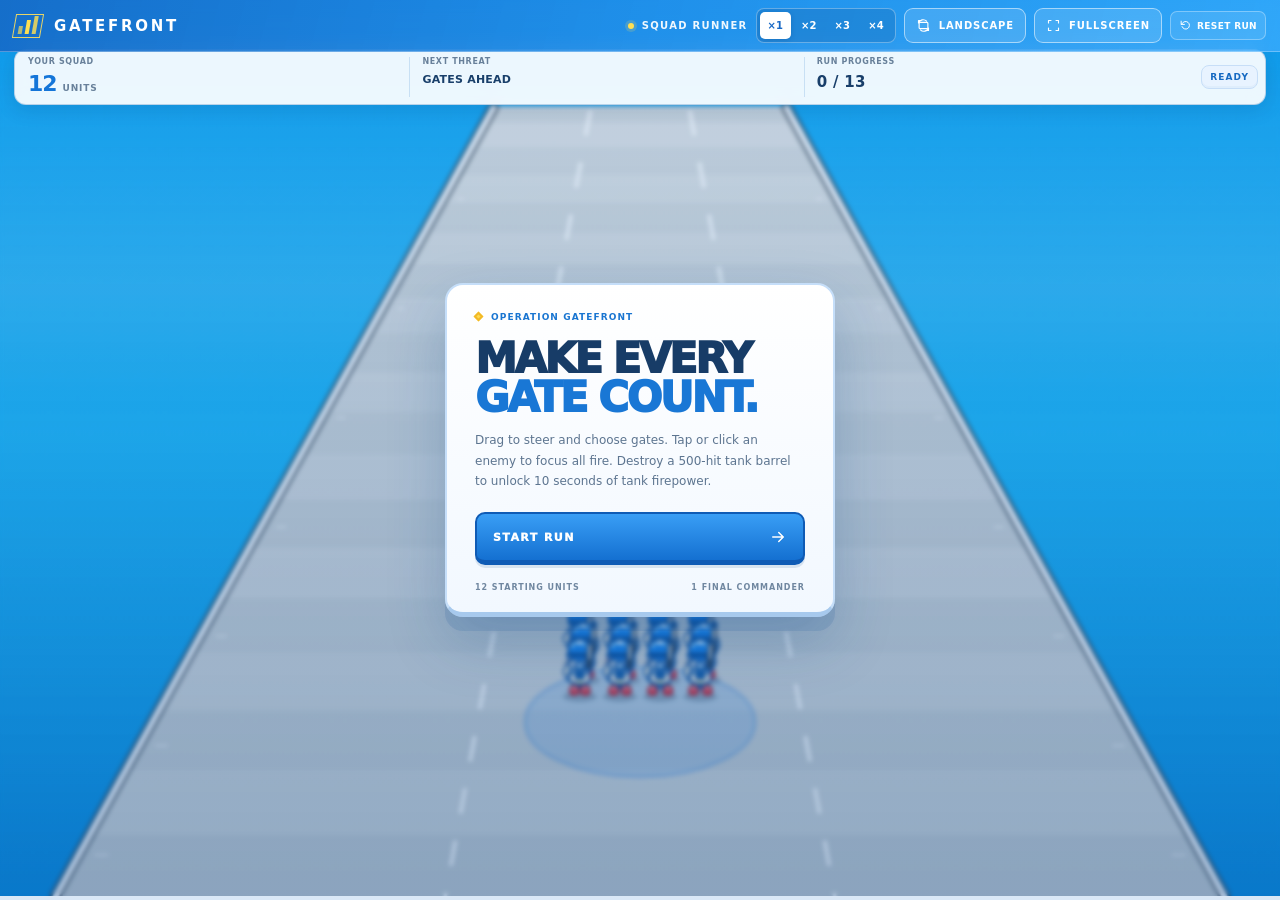
==== commit 55f15bb6: "fix(gatefront): clarify toolbar controls and orientation fallback" ====
--- a/projects/soldier-gate-runner-by-gpt/index.html
+++ b/projects/soldier-gate-runner-by-gpt/index.html
@@ -24,17 +24,18 @@
           <button class="speed-button" type="button" data-speed="3" aria-label="Set game speed to ×3" aria-pressed="false">×3</button>
           <button class="speed-button" type="button" data-speed="4" aria-label="Set game speed to ×4" aria-pressed="false">×4</button>
         </div>
-        <button class="quiet-button orientation-button" id="orientationButton" type="button" aria-label="Enable landscape play mode" aria-pressed="false" title="Landscape play mode">
-          <svg viewBox="0 0 24 24" aria-hidden="true"><path d="M4 9V4h5M15 4h5v5M20 15v5h-5M9 20H4v-5"/><rect x="7" y="8" width="10" height="8" rx="1"/></svg><span>LANDSCAPE</span>
+        <button class="quiet-button orientation-button" id="orientationButton" type="button" aria-label="Enable landscape play mode" aria-pressed="false" title="Enable landscape layout; automatic rotation depends on browser support">
+          <svg viewBox="0 0 24 24" aria-hidden="true"><rect x="5" y="7" width="14" height="10" rx="1.5"/><path d="M8 4H4v4M4 8a8 8 0 0 1 13-3M16 20h4v-4M20 16a8 8 0 0 1-13 3"/></svg><span class="button-label-wide">LANDSCAPE</span><span class="button-label-compact">LAND</span>
         </button>
-        <button class="quiet-button" id="fullscreenButton" type="button" aria-label="Enter fullscreen">
-          <svg viewBox="0 0 24 24" aria-hidden="true"><path d="M8 4H4v4M16 4h4v4M4 16v4h4M20 16v4h-4"/></svg><span>FULLSCREEN</span>
+        <button class="quiet-button" id="fullscreenButton" type="button" aria-label="Enter fullscreen" title="Show the game field in fullscreen">
+          <svg viewBox="0 0 24 24" aria-hidden="true"><path d="M8 4H4v4M16 4h4v4M4 16v4h4M20 16v4h-4"/></svg><span class="button-label-wide">FULLSCREEN</span><span class="button-label-compact">FULL</span>
         </button>
         <button class="reset-button top-reset-button" id="resetButton" type="button" aria-label="RESET RUN" title="Reset run">
-          <svg viewBox="0 0 24 24" aria-hidden="true"><path d="M4 4v6h6M5.6 14a7 7 0 1 0 .2-5.2L4 10"/></svg><span>RESET RUN</span>
+          <svg viewBox="0 0 24 24" aria-hidden="true"><path d="M4 4v6h6M5.6 14a7 7 0 1 0 .2-5.2L4 10"/></svg><span class="button-label-wide">RESET RUN</span><span class="button-label-compact">RESET</span>
         </button>
       </div>
     </header>
+    <div class="control-feedback" id="controlFeedback" role="status" aria-live="polite" hidden></div>
 
     <section class="intro">
       <div>
--- a/projects/soldier-gate-runner-by-gpt/styles.css
+++ b/projects/soldier-gate-runner-by-gpt/styles.css
@@ -728,3 +728,42 @@
   .overlay-foot { margin-top:7px; }
 }
 @media (max-width:790px) { .orientation-button span { display:none; } .orientation-button { min-width:30px; } }
+
+/* Clear labels for the three compact toolbar actions, especially on phones. */
+.button-label-compact { display:none; }
+.control-feedback {
+  position:fixed;
+  z-index:1000;
+  top:calc(env(safe-area-inset-top) + 58px);
+  left:50%;
+  transform:translateX(-50%);
+  width:max-content;
+  max-width:min(92vw,520px);
+  padding:8px 12px;
+  border:1px solid rgba(25,103,182,.25);
+  border-radius:8px;
+  background:rgba(255,255,255,.97);
+  box-shadow:0 8px 22px rgba(13,44,78,.18);
+  color:#174b80;
+  font-size:11px;
+  font-weight:700;
+  line-height:1.4;
+  text-align:center;
+  pointer-events:none;
+}
+.control-feedback[hidden] { display:none !important; }
+@media (max-width:790px) {
+  .topbar-right { gap:4px; }
+  .quiet-button { gap:4px; padding:5px 6px; white-space:nowrap; }
+  .quiet-button .button-label-wide,
+  .topbar .top-reset-button .button-label-wide { display:none; }
+  .quiet-button .button-label-compact,
+  .topbar .top-reset-button .button-label-compact { display:inline; }
+  .topbar .top-reset-button { gap:4px; padding:5px 6px; }
+  .control-feedback { top:calc(env(safe-area-inset-top) + 76px); font-size:10px; }
+}
+@media (max-width:420px) {
+  .topbar { flex-wrap:wrap; gap:6px; }
+  .topbar-right { width:100%; justify-content:flex-end; flex-wrap:nowrap; }
+  .control-feedback { top:calc(env(safe-area-inset-top) + 82px); }
+}
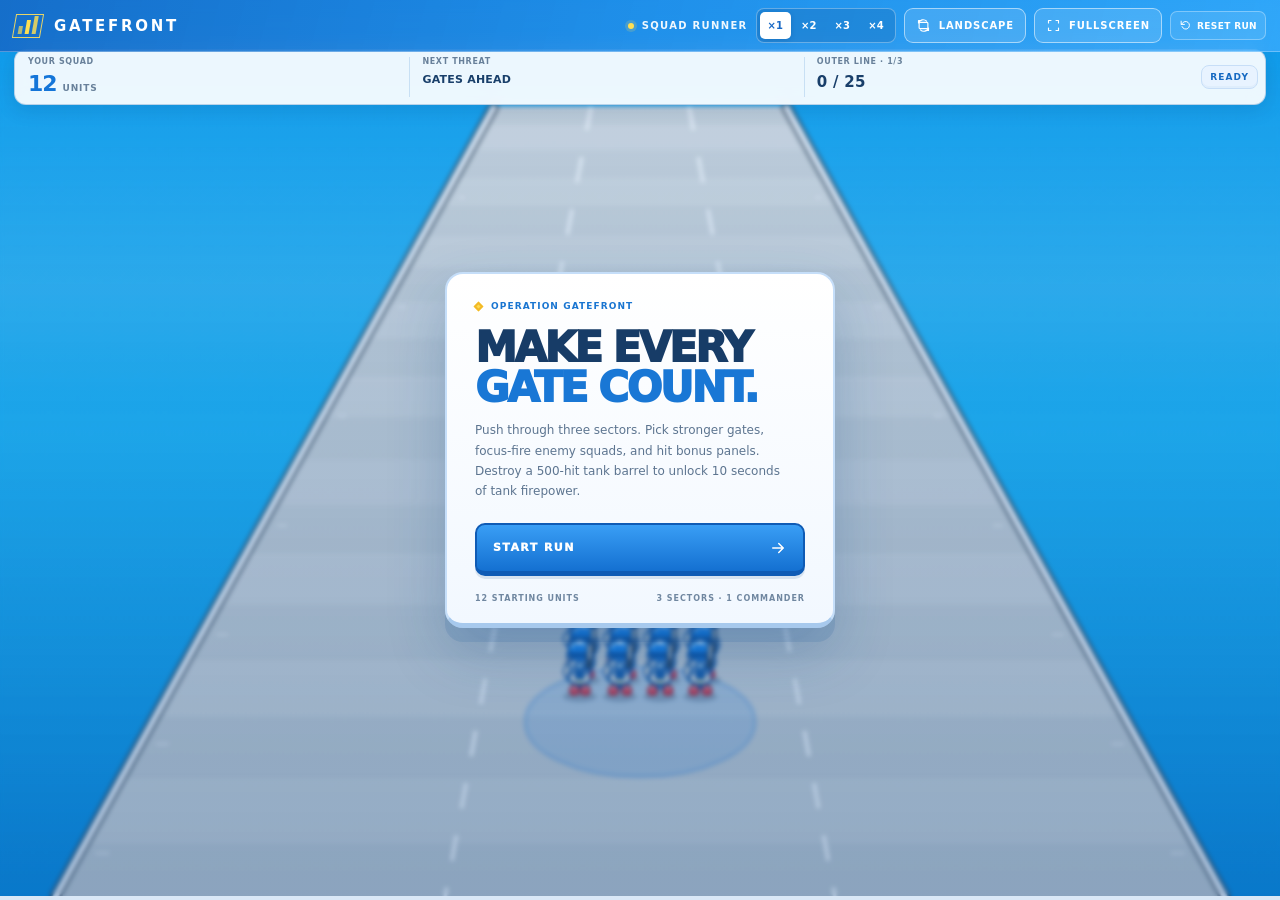
==== commit 14def5cf: "feat(gatefront): describe the expanded three-sector mission" ====
--- a/projects/soldier-gate-runner-by-gpt/index.html
+++ b/projects/soldier-gate-runner-by-gpt/index.html
@@ -57,8 +57,8 @@
             <span class="hud-value" id="enemyCount">GATES AHEAD</span>
           </div>
           <div class="hud-stat progress-stat">
-            <span class="hud-label">RUN PROGRESS</span>
-            <span class="hud-value" id="progressCount">0 / 12</span>
+            <span class="hud-label" id="progressLabel">OUTER LINE · 1/3</span>
+            <span class="hud-value" id="progressCount">0 / 25</span>
           </div>
           <span class="status-pill" id="statusPill">READY</span>
         </div>
@@ -70,11 +70,11 @@
             <div class="overlay-card">
               <div class="overlay-kicker"><span class="signal-icon"></span> OPERATION GATEFRONT</div>
               <h2>MAKE EVERY<br><em>GATE COUNT.</em></h2>
-              <p>Drag to steer and choose gates. Tap or click an enemy to focus all fire. Destroy a 500-hit tank barrel to unlock 10 seconds of tank firepower.</p>
+              <p>Push through three sectors. Pick stronger gates, focus-fire enemy squads, and hit bonus panels. Destroy a 500-hit tank barrel to unlock 10 seconds of tank firepower.</p>
               <button class="primary-button" id="startButton" type="button">START RUN
                 <svg viewBox="0 0 24 24" aria-hidden="true"><path d="M5 12h13M13 6l6 6-6 6"/></svg>
               </button>
-              <div class="overlay-foot"><span>12 STARTING UNITS</span><span>1 FINAL COMMANDER</span></div>
+              <div class="overlay-foot"><span>12 STARTING UNITS</span><span>3 SECTORS · 1 COMMANDER</span></div>
             </div>
           </div>
 
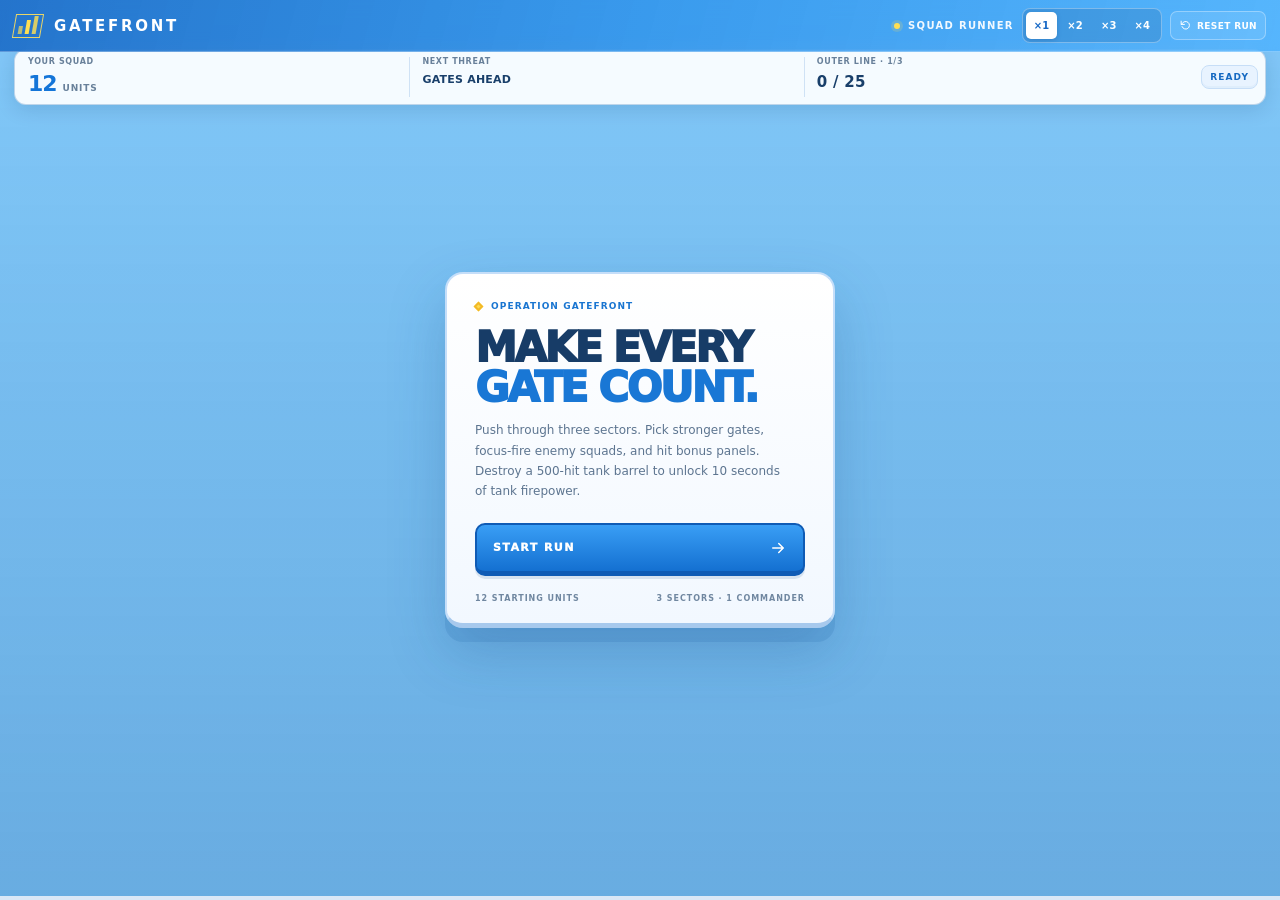
==== commit 1c074f91: "Remove landscape and fullscreen features (index.html)" ====
--- a/projects/soldier-gate-runner-by-gpt/index.html
+++ b/projects/soldier-gate-runner-by-gpt/index.html
@@ -24,18 +24,11 @@
           <button class="speed-button" type="button" data-speed="3" aria-label="Set game speed to ×3" aria-pressed="false">×3</button>
           <button class="speed-button" type="button" data-speed="4" aria-label="Set game speed to ×4" aria-pressed="false">×4</button>
         </div>
-        <button class="quiet-button orientation-button" id="orientationButton" type="button" aria-label="Enable landscape play mode" aria-pressed="false" title="Enable landscape layout; automatic rotation depends on browser support">
-          <svg viewBox="0 0 24 24" aria-hidden="true"><rect x="5" y="7" width="14" height="10" rx="1.5"/><path d="M8 4H4v4M4 8a8 8 0 0 1 13-3M16 20h4v-4M20 16a8 8 0 0 1-13 3"/></svg><span class="button-label-wide">LANDSCAPE</span><span class="button-label-compact">LAND</span>
-        </button>
-        <button class="quiet-button" id="fullscreenButton" type="button" aria-label="Enter fullscreen" title="Show the game field in fullscreen">
-          <svg viewBox="0 0 24 24" aria-hidden="true"><path d="M8 4H4v4M16 4h4v4M4 16v4h4M20 16v4h-4"/></svg><span class="button-label-wide">FULLSCREEN</span><span class="button-label-compact">FULL</span>
-        </button>
         <button class="reset-button top-reset-button" id="resetButton" type="button" aria-label="RESET RUN" title="Reset run">
           <svg viewBox="0 0 24 24" aria-hidden="true"><path d="M4 4v6h6M5.6 14a7 7 0 1 0 .2-5.2L4 10"/></svg><span class="button-label-wide">RESET RUN</span><span class="button-label-compact">RESET</span>
         </button>
       </div>
     </header>
-    <div class="control-feedback" id="controlFeedback" role="status" aria-live="polite" hidden></div>
 
     <section class="intro">
       <div>
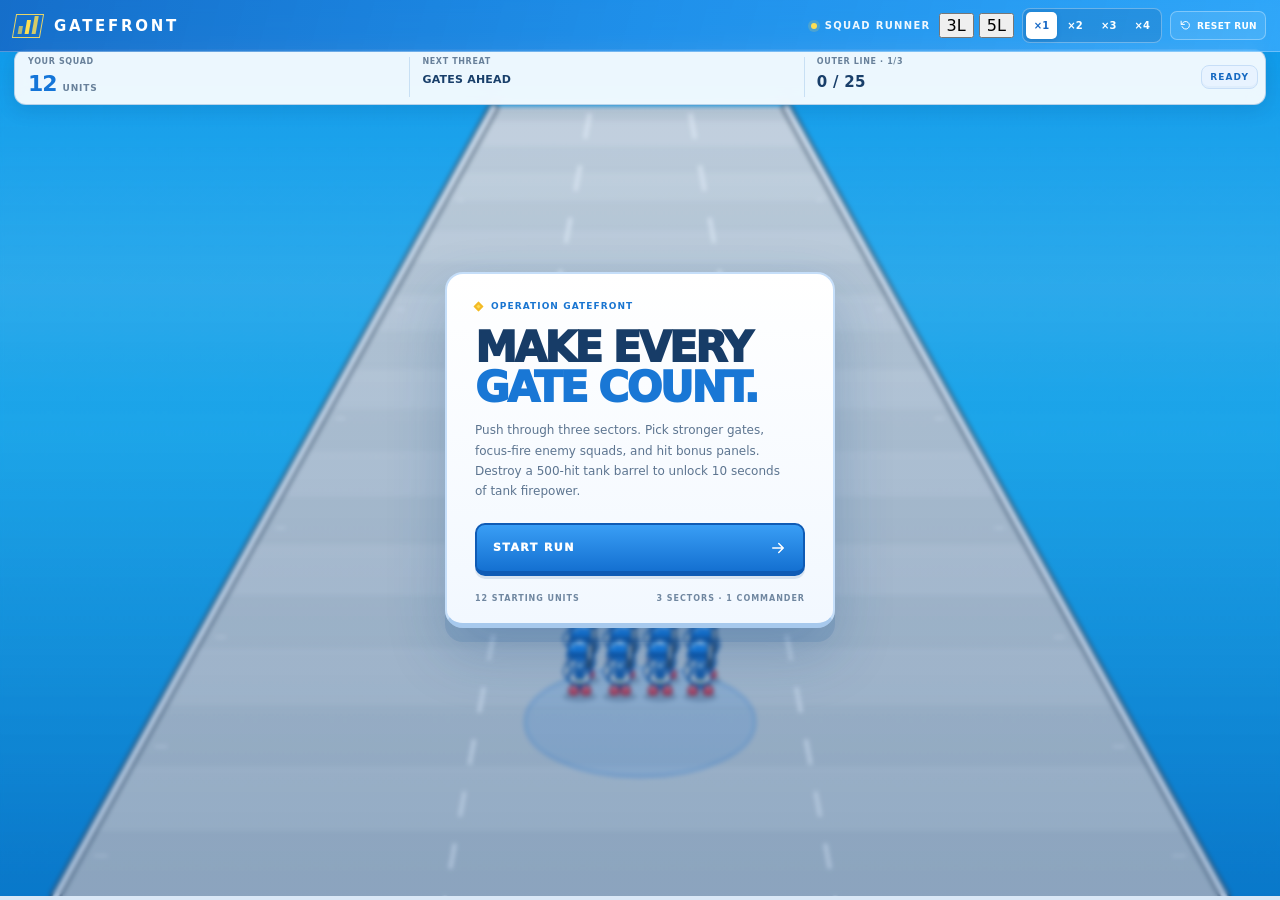
==== commit 2d7ff580: "feat(gatefront): add road lane mode controls" ====
--- a/projects/soldier-gate-runner-by-gpt/index.html
+++ b/projects/soldier-gate-runner-by-gpt/index.html
@@ -18,6 +18,10 @@
       </a>
       <div class="topbar-right">
         <span class="build-tag"><span class="status-dot"></span> SQUAD RUNNER</span>
+        <div class="lane-mode-controls" role="group" aria-label="Road lane mode">
+          <button class="lane-mode-button" type="button" data-lane-count="3" aria-label="Use 3-lane mode" title="3 lanes" aria-pressed="true">3L</button>
+          <button class="lane-mode-button" type="button" data-lane-count="5" aria-label="Use 5-lane mode" title="5 lanes" aria-pressed="false">5L</button>
+        </div>
         <div class="speed-controls" role="group" aria-label="Game speed">
           <button class="speed-button" type="button" data-speed="1" aria-label="Set game speed to ×1" aria-pressed="true">×1</button>
           <button class="speed-button" type="button" data-speed="2" aria-label="Set game speed to ×2" aria-pressed="false">×2</button>
--- a/projects/soldier-gate-runner-by-gpt/styles.css
+++ b/projects/soldier-gate-runner-by-gpt/styles.css
@@ -19,10 +19,9 @@
 .topbar-right { display:flex; align-items:center; gap:18px; }
 .build-tag { display:inline-flex; align-items:center; gap:8px; color:#9aacbd; font-size:10px; font-weight:800; letter-spacing:.13em; white-space:nowrap; }
 .status-dot { width:6px; height:6px; border-radius:50%; background:var(--lime); box-shadow:0 0 10px rgba(214,250,104,.72); }
-.quiet-button,.reset-button { display:inline-flex; align-items:center; justify-content:center; gap:8px; border:1px solid var(--line); background:rgba(255,255,255,.025); color:#a9bdce; cursor:pointer; font-size:10px; font-weight:800; letter-spacing:.09em; transition:border-color .18s ease,color .18s ease,background .18s ease; }
-.quiet-button { padding:9px 11px; border-radius:7px; }
-.quiet-button svg,.reset-button svg { width:15px; height:15px; fill:none; stroke:currentColor; stroke-width:1.8; stroke-linecap:round; stroke-linejoin:round; }
-.quiet-button:hover,.reset-button:hover { color:var(--lime); border-color:rgba(214,250,104,.45); background:rgba(214,250,104,.05); }
+.reset-button { display:inline-flex; align-items:center; justify-content:center; gap:8px; border:1px solid var(--line); background:rgba(255,255,255,.025); color:#a9bdce; cursor:pointer; font-size:10px; font-weight:800; letter-spacing:.09em; transition:border-color .18s ease,color .18s ease,background .18s ease; }
+.reset-button svg { width:15px; height:15px; fill:none; stroke:currentColor; stroke-width:1.8; stroke-linecap:round; stroke-linejoin:round; }
+.reset-button:hover { color:var(--lime); border-color:rgba(214,250,104,.45); background:rgba(214,250,104,.05); }
 .intro { display:flex; align-items:end; justify-content:space-between; gap:22px; padding:30px 0 24px; }
 .eyebrow { margin:0 0 12px; color:#8fa4b8; font-size:10px; font-weight:800; letter-spacing:.17em; }
 .eyebrow span { margin-left:10px; color:var(--lime); }
@@ -93,15 +92,11 @@
 .tiny-check { display:inline-grid; place-items:center; width:15px; height:15px; border-radius:50%; color:#101a15; background:var(--lime); font-size:10px; font-weight:900; }
 .page-footer { display:flex; justify-content:space-between; gap:12px; margin-top:18px; color:#60778b; font-size:8px; font-weight:800; letter-spacing:.12em; }
 .footer-divider { padding:0 5px; color:#364c60; }
-.game-frame:fullscreen { display:grid; place-items:center; border:0; border-radius:0; background:#07101a; }
-.game-frame:fullscreen #gameCanvas { width:100%; height:100%; object-fit:contain; }
-
 @media (min-width:1500px) { .app-shell { padding-top:30px; } .game-layout { grid-template-columns:minmax(0,1fr) 300px; } }
 @media (max-width:1050px) { .app-shell { padding-right:22px; padding-left:22px; } .game-layout { grid-template-columns:minmax(0,1fr) 250px; gap:12px; } .briefing-panel { padding:17px 14px 13px; } .hud-stat { padding-right:9px; padding-left:9px; } .hud-value { font-size:11px; } }
 @media (max-width:790px) {
   .app-shell { padding:16px 14px 14px; } .topbar { padding-bottom:14px; } .topbar-right { gap:9px; }
-  .build-tag { font-size:8px; letter-spacing:.08em; } .quiet-button { padding:8px; } .quiet-button span { display:none; }
-  .intro { align-items:start; flex-direction:column; gap:12px; padding:22px 0 17px; } .intro h1 { font-size:clamp(30px,7vw,40px); }
+  .build-tag { font-size:8px; letter-spacing:.08em; } .intro { align-items:start; flex-direction:column; gap:12px; padding:22px 0 17px; } .intro h1 { font-size:clamp(30px,7vw,40px); }
   .intro-copy { font-size:11px; } .desktop-break { display:none; } .game-layout { grid-template-columns:minmax(0,1fr); }
   .game-column { padding:7px; } .hud { min-height:60px; padding-bottom:7px; } .hud-stat { gap:6px; padding:0 8px; }
   .hud-label { font-size:7px; letter-spacing:.08em; } .hud-value { font-size:10px; } .hud-value strong { font-size:21px; } .hud-value small { font-size:7px; }
@@ -200,22 +195,6 @@
 }
 .progress-track { flex: 0 0 3px; margin-bottom: 0; }
 
-.game-frame:fullscreen {
-  width: 100vw;
-  height: 100vh;
-  height: 100dvh;
-  min-height: 0;
-  padding: 0;
-}
-.game-frame:fullscreen #gameCanvas {
-  width: min(100vw, calc(100dvh * 12 / 7));
-  height: auto;
-  max-width: 100%;
-  max-height: 100%;
-  aspect-ratio: 12 / 7;
-  object-fit: contain;
-}
-
 @media (max-width: 790px) {
   .app-shell {
     padding: 7px 7px max(7px, env(safe-area-inset-bottom));
@@ -226,7 +205,6 @@
   .brand-word { font-size: 12px; }
   .topbar-right { gap: 5px; }
   .build-tag { display: none; }
-  .quiet-button { padding: 6px; }
   .game-column { padding: 5px; }
   .hud { min-height: 45px; padding: 0 2px 4px; }
   .hud-stat { gap: 4px; padding: 0 5px; }
@@ -280,18 +258,6 @@
 .brand-mark i { background: #ffdf52; }
 .build-tag { color: rgba(255,255,255,.93); }
 .status-dot { background: #ffdf52; box-shadow: 0 0 0 3px rgba(255,223,82,.18); }
-.quiet-button {
-  color: #fff;
-  border-color: rgba(255,255,255,.52);
-  background: rgba(255,255,255,.13);
-  border-radius: 9px;
-  font-size: 10px;
-}
-.quiet-button:hover {
-  color: #fff;
-  border-color: #fff;
-  background: rgba(255,255,255,.24);
-}
 .game-column {
   border: 2px solid #c8def5;
   border-radius: 16px;
@@ -548,29 +514,6 @@
   margin: 0;
   border-radius: 0;
 }
-.game-frame:fullscreen {
-  position: fixed;
-  inset: 0;
-  display: block;
-  width: 100vw;
-  height: 100vh;
-  height: 100dvh;
-  min-height: 0;
-  padding: 0;
-  border: 0;
-  border-radius: 0;
-}
-.game-frame:fullscreen #gameCanvas {
-  position: absolute;
-  inset: 0;
-  width: 100vw;
-  height: 100vh;
-  height: 100dvh;
-  max-width: none;
-  max-height: none;
-  aspect-ratio: auto;
-  object-fit: fill;
-}
 @media (max-width: 790px) {
   .topbar {
     min-height: 39px;
@@ -581,8 +524,6 @@
   .brand-mark { height: 20px; }
   .topbar-right { gap: 4px; }
   .build-tag { display: none; }
-  .quiet-button { padding: 5px 6px; }
-  .quiet-button span { display: none; }
   .hud {
     top: calc(42px + env(safe-area-inset-top));
     left: 5px;
@@ -696,22 +637,13 @@
 }
 
 
-/* Landscape play mode: fullscreen orientation locking is requested by the toolbar control. */
-.orientation-button[aria-pressed="true"] { color:#1768c5; border-color:rgba(23,104,197,.55); background:rgba(23,104,197,.08); }
-html.landscape-mode .app-shell { width:100vw; max-width:none; height:100vh; height:100dvh; padding:5px clamp(6px,1vw,16px); gap:4px; }
-html.landscape-mode .topbar { min-height:30px; padding-bottom:4px; }
-html.landscape-mode .game-layout { min-height:0; }
-html.landscape-mode .game-column { padding:5px; }
-html.landscape-mode .hud { min-height:39px; padding:0 4px 3px; }
-html.landscape-mode #gameCanvas { width:min(100%,calc((100dvh - 76px) * 12 / 7)); }
-html.landscape-mode .run-footer { flex-basis:24px; min-height:24px; }
 @media (orientation:landscape) and (max-height:560px) {
   .app-shell { padding:4px 8px; gap:3px; }
   .topbar { min-height:28px; padding-bottom:4px; }
   .brand-mark { height:19px; } .brand-word { font-size:12px; }
   .topbar-right { gap:5px; }
-  .quiet-button,.reset-button { padding:5px 6px; font-size:8px; }
-  .quiet-button svg,.reset-button svg { width:13px; height:13px; }
+  .reset-button { padding:5px 6px; font-size:8px; }
+  .reset-button svg { width:13px; height:13px; }
   .speed-controls { gap:3px; } .speed-button { min-width:27px; padding:5px 6px; font-size:9px; }
   .game-column { padding:4px; }
   .hud { min-height:36px; padding:0 2px 3px; }
@@ -727,43 +659,16 @@
   .primary-button { margin-top:9px; padding:8px 10px; }
   .overlay-foot { margin-top:7px; }
 }
-@media (max-width:790px) { .orientation-button span { display:none; } .orientation-button { min-width:30px; } }
 
 /* Clear labels for the three compact toolbar actions, especially on phones. */
 .button-label-compact { display:none; }
-.control-feedback {
-  position:fixed;
-  z-index:1000;
-  top:calc(env(safe-area-inset-top) + 58px);
-  left:50%;
-  transform:translateX(-50%);
-  width:max-content;
-  max-width:min(92vw,520px);
-  padding:8px 12px;
-  border:1px solid rgba(25,103,182,.25);
-  border-radius:8px;
-  background:rgba(255,255,255,.97);
-  box-shadow:0 8px 22px rgba(13,44,78,.18);
-  color:#174b80;
-  font-size:11px;
-  font-weight:700;
-  line-height:1.4;
-  text-align:center;
-  pointer-events:none;
-}
-.control-feedback[hidden] { display:none !important; }
 @media (max-width:790px) {
   .topbar-right { gap:4px; }
-  .quiet-button { gap:4px; padding:5px 6px; white-space:nowrap; }
-  .quiet-button .button-label-wide,
   .topbar .top-reset-button .button-label-wide { display:none; }
-  .quiet-button .button-label-compact,
   .topbar .top-reset-button .button-label-compact { display:inline; }
   .topbar .top-reset-button { gap:4px; padding:5px 6px; }
-  .control-feedback { top:calc(env(safe-area-inset-top) + 76px); font-size:10px; }
 }
 @media (max-width:420px) {
   .topbar { flex-wrap:wrap; gap:6px; }
   .topbar-right { width:100%; justify-content:flex-end; flex-wrap:nowrap; }
-  .control-feedback { top:calc(env(safe-area-inset-top) + 82px); }
-}
+}
